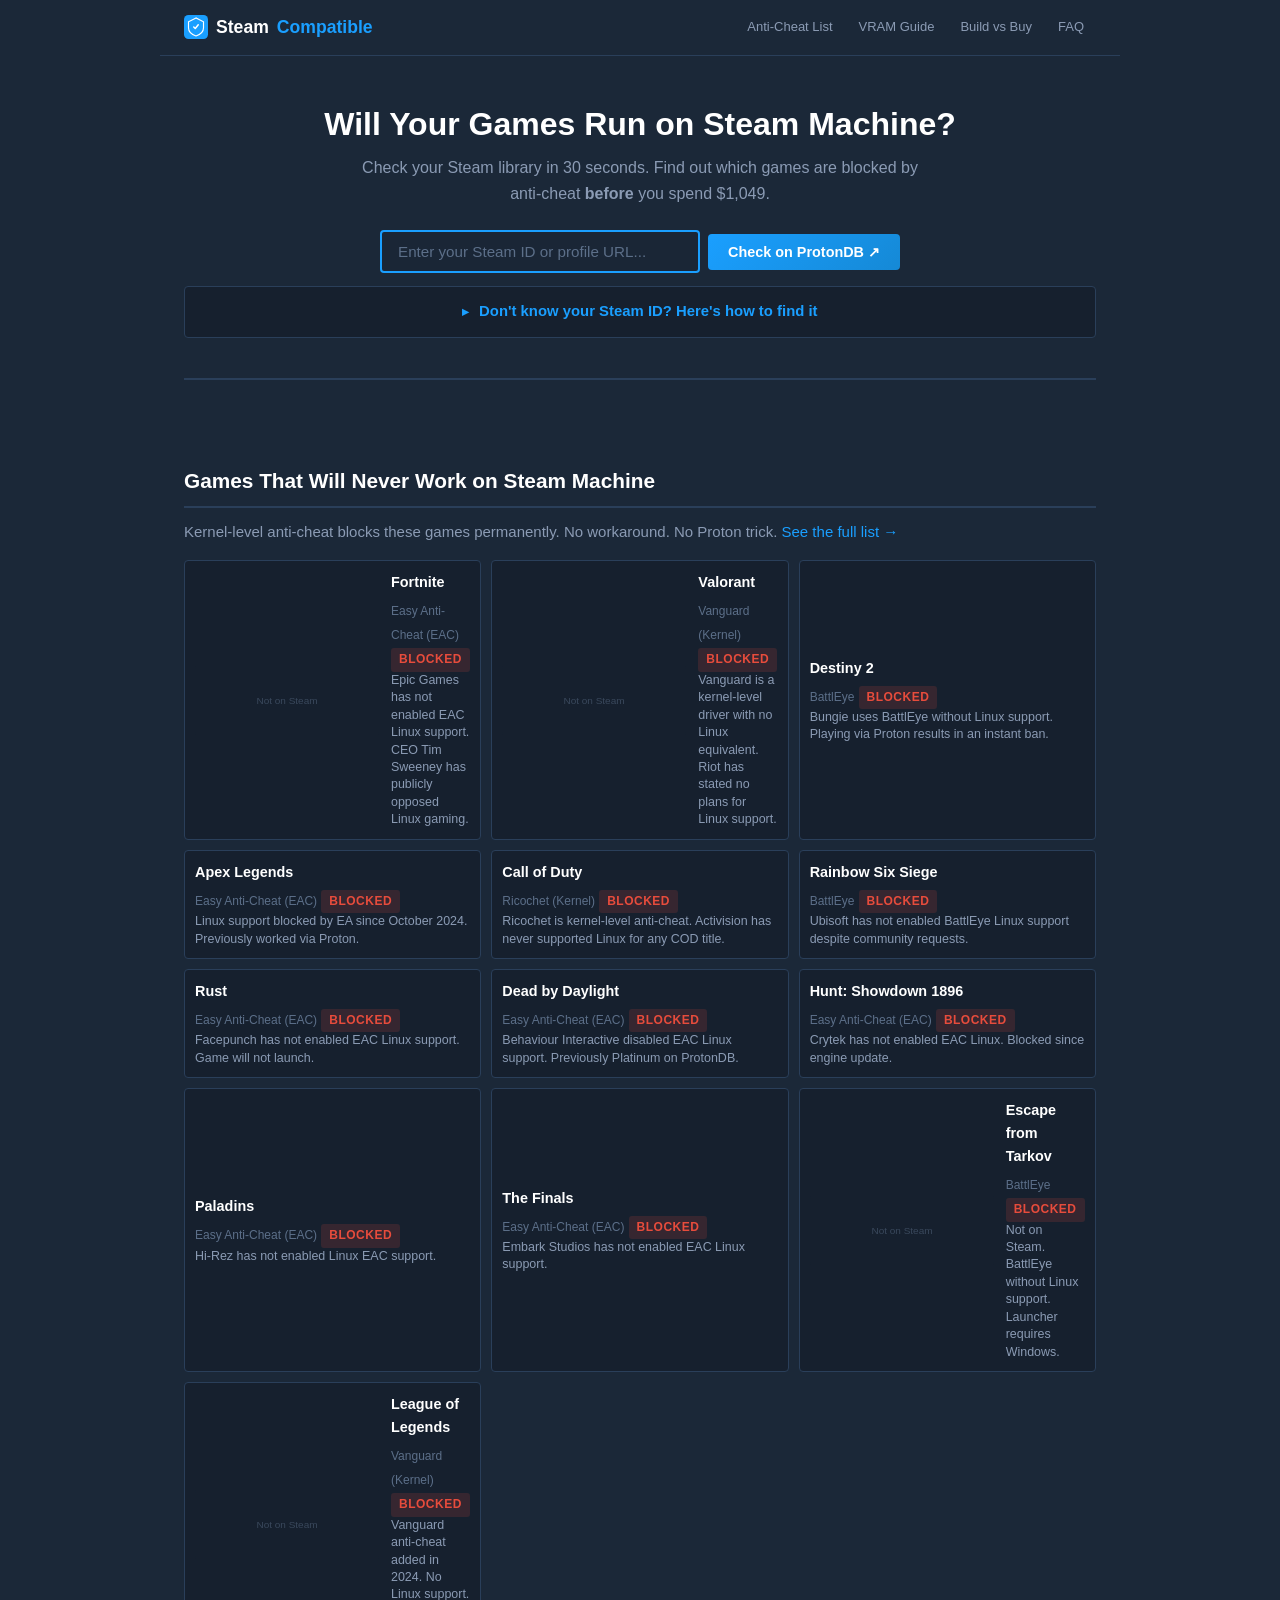
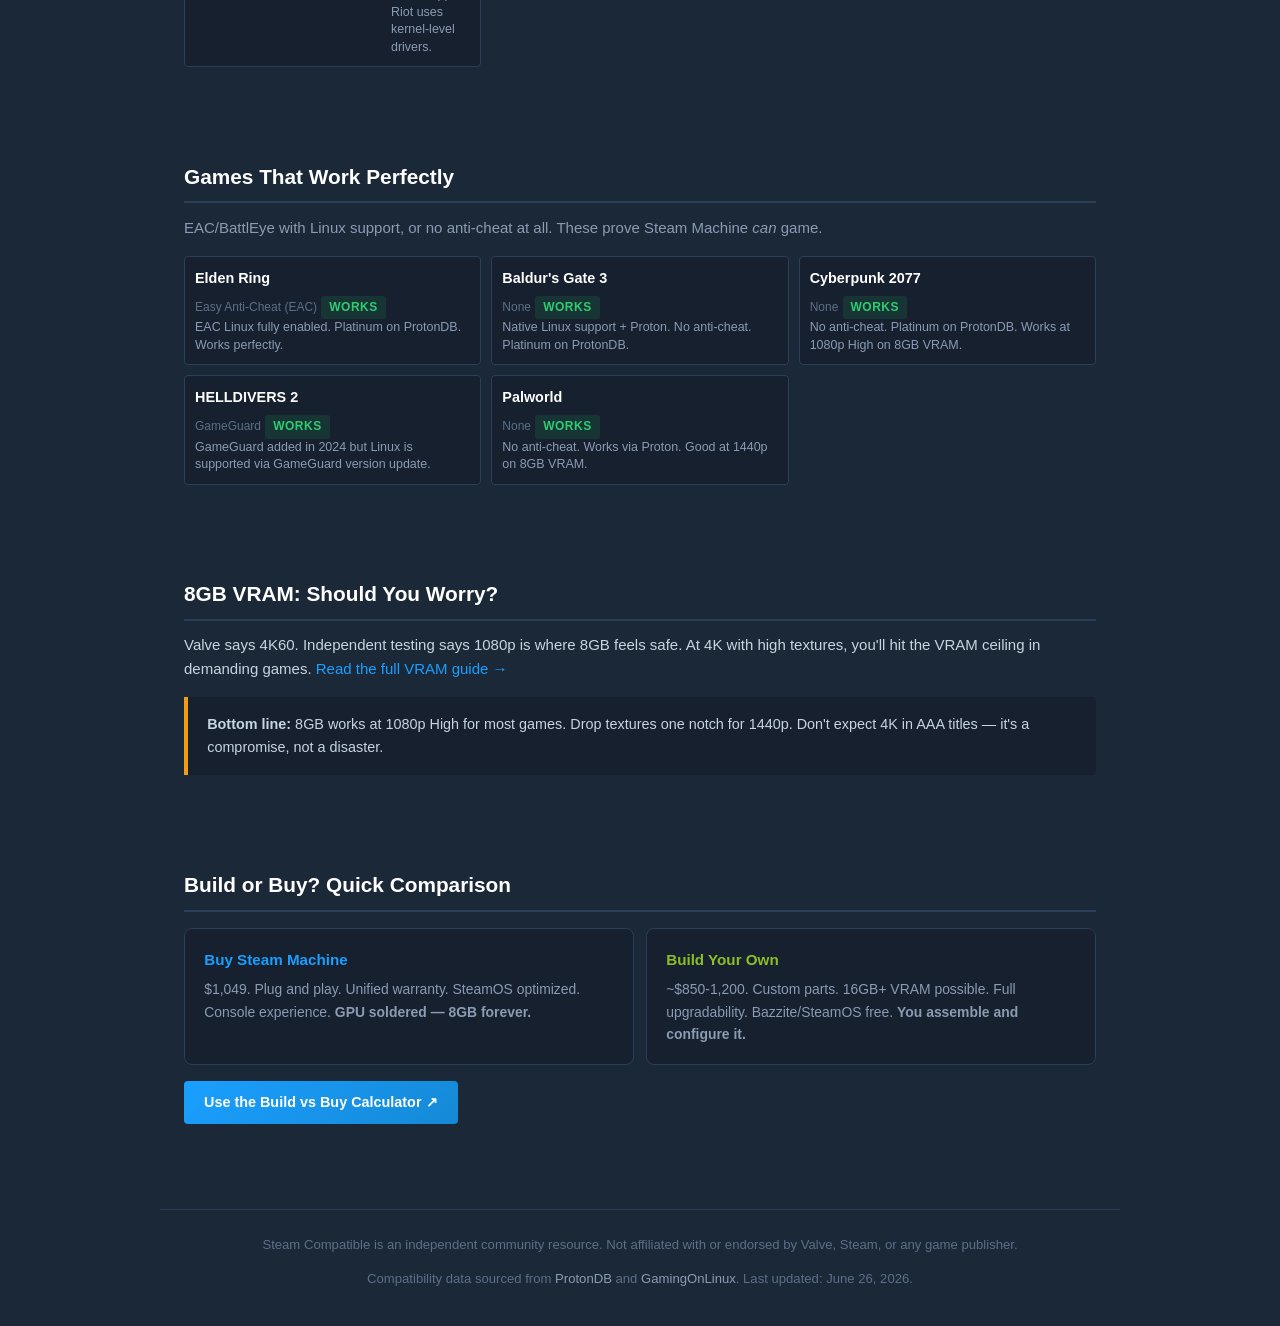
==== index.html @ 0f06bec1 "feat: home page + anti-cheat data — steam ID tool, game cards" ====
<!DOCTYPE html>
<html lang="en">
<head>
<meta charset="UTF-8">
<meta name="viewport" content="width=device-width, initial-scale=1.0">
<title>Steam Machine Compatible Games — Check Your Library Before You Buy</title>
<meta name="description" content="Which games actually run on Valve's Steam Machine? Check compatibility, see the anti-cheat blacklist, and learn if your library survives the Linux transition.">
<meta property="og:title" content="Steam Machine Compatible Games — Check Your Library">
<meta property="og:description" content="Which games run on Steam Machine? Check your Steam library compatibility, see the anti-cheat blacklist, and learn if your games survive.">
<meta property="og:type" content="website">
<meta property="og:url" content="https://steamcompatible.com/">
<meta property="og:site_name" content="Steam Compatible">
<meta name="twitter:card" content="summary_large_image">
<meta name="twitter:title" content="Steam Machine Compatible Games — Check Your Library">
<meta name="twitter:description" content="Check your Steam library compatibility in 30 seconds. See which games are blocked by anti-cheat.">
<meta property="og:image" content="https://steamcompatible.com/assets/og-image.svg">
<meta name="twitter:image" content="https://steamcompatible.com/assets/og-image.svg">
<link rel="canonical" href="https://steamcompatible.com/">
<link rel="icon" type="image/svg+xml" href="/assets/favicon.svg">
<link rel="stylesheet" href="/css/style.css">
</head>
<body>

<nav class="nav">
  <a href="/" class="nav-logo">
    <svg viewBox="0 0 32 32" width="24" height="24"><rect width="32" height="32" rx="6" fill="#1a9fff"/><path d="M16 4L6 9v8c0 5 4 9 10 11 6-2 10-6 10-11V9L16 4z" fill="none" stroke="#fff" stroke-width="1.5"/><path d="M13 16l2 2 4-5" stroke="#fff" stroke-width="2" fill="none" stroke-linecap="round" stroke-linejoin="round"/></svg>
    Steam <span>Compatible</span>
  </a>
  <div class="nav-links">
    <a href="/anti-cheat/">Anti-Cheat List</a>
    <a href="/vram/">VRAM Guide</a>
    <a href="/build-vs-buy/">Build vs Buy</a>
    <a href="/faq/">FAQ</a>
  </div>
</nav>

<main>

<section class="hero">
  <h1>Will Your Games Run on Steam Machine?</h1>
  <p class="hero-sub">Check your Steam library in 30 seconds. Find out which games are blocked by anti-cheat <strong>before</strong> you spend $1,049.</p>

  <form class="steam-input-wrap" onsubmit="openProtonDB(event)">
    <input type="text" class="steam-input" id="steam-id" placeholder="Enter your Steam ID or profile URL..." autofocus>
    <button type="submit" class="btn-steam">Check on ProtonDB &#8599;</button>
  </form>

  <details class="steam-id-help">
    <summary>Don't know your Steam ID? Here's how to find it</summary>
    <div class="help-content">
      <strong>1.</strong> Open your Steam profile in a browser. The URL looks like:<br>
      <code>steamcommunity.com/id/yourname</code> or <code>steamcommunity.com/profiles/7656119...</code><br>
      <strong>2.</strong> Copy the part after <code>/id/</code> (your custom name) or the long number after <code>/profiles/</code> (your Steam ID 64).<br>
      <strong>3.</strong> Paste it in the box above and hit Enter.<br>
      <span style="color:var(--text-dim);font-size:.8rem;">We don't store your Steam ID. Your library scan happens on ProtonDB's site.</span>
    </div>
  </details>
</section>

<section>
  <h2>Games That Will Never Work on Steam Machine</h2>
  <p style="color:var(--text-muted);margin-bottom:1rem;">Kernel-level anti-cheat blocks these games permanently. No workaround. No Proton trick. <a href="/anti-cheat/">See the full list &#8594;</a></p>

  <div class="game-card-grid" id="blocked-cards"></div>
</section>

<section>
  <h2>Games That Work Perfectly</h2>
  <p style="color:var(--text-muted);margin-bottom:1rem;">EAC/BattlEye with Linux support, or no anti-cheat at all. These prove Steam Machine <em>can</em> game.</p>

  <div class="game-card-grid" id="working-cards"></div>
</section>

<section>
  <h2>8GB VRAM: Should You Worry?</h2>
  <p>Valve says 4K60. Independent testing says 1080p is where 8GB feels safe. At 4K with high textures, you'll hit the VRAM ceiling in demanding games. <a href="/vram/">Read the full VRAM guide &#8594;</a></p>
  <div class="callout warn">
    <strong>Bottom line:</strong> 8GB works at 1080p High for most games. Drop textures one notch for 1440p. Don't expect 4K in AAA titles — it's a compromise, not a disaster.
  </div>
</section>

<section>
  <h2>Build or Buy? Quick Comparison</h2>
  <div class="explain-cards">
    <div class="explain-card">
      <h4 style="color:var(--accent);">Buy Steam Machine</h4>
      <p>$1,049. Plug and play. Unified warranty. SteamOS optimized. Console experience. <strong>GPU soldered — 8GB forever.</strong></p>
    </div>
    <div class="explain-card">
      <h4 style="color:var(--accent-green);">Build Your Own</h4>
      <p>~$850-1,200. Custom parts. 16GB+ VRAM possible. Full upgradability. Bazzite/SteamOS free. <strong>You assemble and configure it.</strong></p>
    </div>
  </div>
  <p style="margin-top:1rem;"><a href="/build-vs-buy/" class="btn-steam">Use the Build vs Buy Calculator &#8599;</a></p>
</section>

</main>

<footer class="footer">
  <p>Steam Compatible is an independent community resource. Not affiliated with or endorsed by Valve, Steam, or any game publisher.</p>
  <p style="margin-top:.5rem;">Compatibility data sourced from <a href="https://www.protondb.com/" target="_blank">ProtonDB</a> and <a href="https://www.gamingonlinux.com/anticheat/" target="_blank">GamingOnLinux</a>. Last updated: June 26, 2026.</p>
</footer>

<script src="/js/proton-data.js"></script>
<script>
function openProtonDB(e) {
  e.preventDefault();
  var id = document.getElementById('steam-id').value.trim();
  if (!id) return;
  // Detect if it's a profile URL and extract the ID portion
  var match = id.match(/(?:profiles|id)\/([^\/\s]+)/);
  var steamId = match ? match[1] : id;
  window.open('https://www.protondb.com/explore?selectedFilters=steamLibrary&steamId=' + encodeURIComponent(steamId), '_blank');
}

function renderCards(games, containerId) {
  var html = '';
  games.forEach(function(g) {
    var badge = g.status === 'blocked' ? '<span class="badge badge-blocked">Blocked</span>'
              : g.status === 'limited' ? '<span class="badge badge-limited">Limited</span>'
              : '<span class="badge badge-works">Works</span>';
    var img = g.appId
      ? '<img src="' + STEAM_CDN + '/' + g.appId + '/header.jpg" alt="' + g.name + '" loading="lazy" onerror="this.style.display=\'none\'">'
      : '<img src="data:image/svg+xml,%3Csvg xmlns=\'http://www.w3.org/2000/svg\' viewBox=\'0 0 184 69\'%3E%3Crect width=\'184\' height=\'69\' fill=\'%2316202e\'/%3E%3Ctext x=\'92\' y=\'38\' text-anchor=\'middle\' fill=\'%235c6f89\' font-size=\'10\' font-family=\'Arial\'%3ENot on Steam%3C/text%3E%3C/svg%3E" alt="' + g.name + '" style="opacity:.5">';
    html += '<div class="game-card">' + img
      + '<div class="game-card-info"><h3>' + g.name + '</h3>'
      + '<span style="font-size:.75rem;color:var(--text-dim);">' + g.antiCheat + '</span> '
      + badge
      + '<div class="reason">' + g.reason + '</div></div></div>';
  });
  document.getElementById(containerId).innerHTML = html;
}

renderCards(TOP_BLOCKED, 'blocked-cards');
renderCards(TOP_WORKING, 'working-cards');
</script>
</body>
</html>
---- css/style.css ----
/* === Design Tokens — Steam Dark Theme === */
:root {
  --bg: #1b2838;
  --bg-card: #16202e;
  --bg-hover: #213043;
  --bg-input: #1a2636;
  --accent: #1a9fff;
  --accent-hover: #47b0ff;
  --accent-green: #8cbf26;
  --accent-green-dim: #5c7e10;
  --text: #c7d5e0;
  --text-bright: #ffffff;
  --text-muted: #8b9bb4;
  --text-dim: #5c6f89;
  --danger: #e74c3c;
  --danger-bg: rgba(231, 76, 60, 0.15);
  --warn: #f39c12;
  --warn-bg: rgba(243, 156, 18, 0.12);
  --ok: #2ecc71;
  --ok-bg: rgba(46, 204, 113, 0.12);
  --border: #2a3f5a;
  --border-light: #344b6c;
  --radius: 4px;
  --radius-lg: 8px;
  --max-w: 960px;
  --font: Arial, Helvetica, sans-serif;
  --font-display: 'Motiva Sans', Arial, Helvetica, sans-serif;
}

*, *::before, *::after { box-sizing: border-box; margin: 0; padding: 0; }

html { scroll-behavior: smooth; scroll-padding-top: 60px; }

body {
  font-family: var(--font);
  font-size: 15px; line-height: 1.6;
  color: var(--text); background: var(--bg);
  -webkit-font-smoothing: antialiased;
}

/* === Nav === */
.nav {
  max-width: var(--max-w); margin: 0 auto; padding: 0 24px;
  height: 56px; display: flex; align-items: center;
  justify-content: space-between;
  border-bottom: 1px solid var(--border);
  background: var(--bg);
  position: sticky; top: 0; z-index: 100;
}
.nav-logo {
  font-weight: 700; font-size: 1.1rem; color: var(--text-bright);
  text-decoration: none; white-space: nowrap; display: flex; align-items: center; gap: 8px;
}
.nav-logo svg { width: 24px; height: 24px; }
.nav-logo span { color: var(--accent); }
.nav-links { display: flex; list-style: none; gap: 2px; align-items: center; }
.nav-links a {
  display: block; padding: 6px 12px; font-size: 13px; color: var(--text-muted);
  text-decoration: none; border-radius: var(--radius); transition: color 0.15s, background 0.15s;
}
.nav-links a:hover { color: var(--text-bright); background: var(--bg-hover); }
.nav-links a.current { color: var(--accent); font-weight: 600; }

/* === Main === */
main { max-width: var(--max-w); margin: 0 auto; padding: 0 24px; }

/* === Hero === */
.hero {
  padding: 3rem 0 2rem; text-align: center;
  border-bottom: 2px solid var(--border); margin-bottom: 2rem;
}
.hero h1 {
  font-size: clamp(24px, 3.5vw, 2rem); font-weight: 700;
  color: var(--text-bright); margin-bottom: 0.6rem; line-height: 1.3;
}
.hero-sub {
  color: var(--text-muted); font-size: 1rem; line-height: 1.6;
  max-width: 560px; margin: 0 auto;
}

/* === Steam ID Input === */
.steam-input-wrap {
  display: flex; gap: 8px; max-width: 520px; margin: 1.5rem auto 0;
  align-items: center;
}
.steam-input {
  flex: 1; padding: 11px 16px; border-radius: var(--radius);
  background: var(--bg-input); border: 2px solid var(--border);
  color: var(--text-bright); font-size: .95rem; font-family: var(--font);
  outline: none; transition: border-color 0.2s;
}
.steam-input:focus { border-color: var(--accent); }
.steam-input::placeholder { color: var(--text-dim); }
.btn-steam {
  display: inline-flex; align-items: center; gap: 6px;
  padding: 10px 20px; border-radius: var(--radius);
  background: linear-gradient(135deg, var(--accent), #1589d6);
  color: #fff; font-size: .9rem; font-weight: 600; font-family: var(--font);
  text-decoration: none; border: none; cursor: pointer;
  transition: transform 0.15s, box-shadow 0.15s; white-space: nowrap;
}
.btn-steam:hover { transform: translateY(-1px); box-shadow: 0 4px 12px rgba(26, 159, 255, 0.3); color: #fff; text-decoration: none; }
.btn-steam:active { transform: translateY(0); }

/* How to find Steam ID toggle */
.steam-id-help {
  margin-top: .8rem; font-size: .82rem; color: var(--text-muted);
}
.steam-id-help summary { cursor: pointer; color: var(--accent); display: inline; }
.steam-id-help summary:hover { color: var(--accent-hover); }
.steam-id-help .help-content {
  margin-top: .8rem; text-align: left; background: var(--bg-card);
  border: 1px solid var(--border); border-radius: var(--radius-lg);
  padding: 1rem 1.2rem; max-width: 480px; margin-left: auto; margin-right: auto;
  font-size: .85rem; line-height: 1.8;
}
.steam-id-help .help-content code {
  background: var(--bg); padding: 2px 6px; border-radius: 3px;
  color: var(--accent); font-size: .82rem;
}

/* === Section === */
section { padding: 1.5rem 0; }

/* === Headings === */
h2 {
  font-size: 1.3rem; font-weight: 700; color: var(--text-bright);
  margin: 1.8rem 0 .8rem; padding-bottom: .5rem;
  border-bottom: 2px solid var(--border);
}
h3 { font-size: 1.05rem; font-weight: 600; color: var(--text-bright); margin: 1.2rem 0 .5rem; }
h4 { font-size: .95rem; color: var(--text-muted); margin: 1rem 0 .4rem; }
p { margin-bottom: .8rem; }
a { color: var(--accent); text-decoration: none; }
a:hover { color: var(--accent-hover); text-decoration: underline; }
ul, ol { margin: .5rem 0 1rem 1.5rem; }
li { margin-bottom: .35rem; }

/* === Game Cards === */
.game-card-grid {
  display: grid; grid-template-columns: repeat(auto-fill, minmax(280px, 1fr));
  gap: 10px; margin: 1rem 0;
}
.game-card {
  display: flex; align-items: center; gap: 12px;
  background: var(--bg-card); border: 1px solid var(--border);
  border-radius: var(--radius); padding: 10px; transition: border-color 0.15s, background 0.15s;
}
.game-card:hover { border-color: var(--border-light); background: var(--bg-hover); }
.game-card img {
  width: 184px; height: 69px; object-fit: cover;
  border-radius: 3px; flex-shrink: 0; background: var(--bg);
}
.game-card-info { flex: 1; min-width: 0; }
.game-card-info h3 { font-size: .9rem; font-weight: 600; margin: 0 0 4px; color: var(--text-bright); }
.game-card-info .reason { font-size: .78rem; color: var(--text-muted); line-height: 1.4; }

/* === Status Badges === */
.badge {
  display: inline-block; padding: 2px 8px; border-radius: 3px;
  font-size: .75rem; font-weight: 700; text-transform: uppercase; letter-spacing: .5px;
}
.badge-blocked { background: var(--danger-bg); color: var(--danger); }
.badge-works { background: var(--ok-bg); color: var(--ok); }
.badge-limited { background: var(--warn-bg); color: var(--warn); }

/* === Tables === */
table {
  width: 100%; border-collapse: collapse; margin: 1rem 0;
  border: 1px solid var(--border); border-radius: var(--radius); overflow: hidden;
  font-size: .88rem;
}
thead { background: var(--bg-card); }
th {
  padding: .7rem .8rem; text-align: left; font-weight: 600;
  color: var(--text-muted); text-transform: uppercase; font-size: .75rem;
  letter-spacing: .5px; border-bottom: 2px solid var(--border);
}
td { padding: .6rem .8rem; border-bottom: 1px solid var(--border); vertical-align: middle; }
tbody tr:nth-child(even) { background: rgba(255,255,255,0.02); }
tbody tr:hover { background: var(--bg-hover); }
tr:last-child td { border-bottom: none; }
.table-thumb {
  width: 120px; height: 45px; object-fit: cover; border-radius: 3px;
  background: var(--bg); display: block;
}

/* === Details / FAQ === */
details {
  background: var(--bg-card); border: 1px solid var(--border);
  border-radius: var(--radius); margin-bottom: .5rem;
}
details summary {
  padding: .8rem 1rem; cursor: pointer; font-weight: 600;
  color: var(--text-bright); list-style: none; font-size: .93rem;
}
details summary::-webkit-details-marker { display: none; }
details summary::before { content: "▸"; margin-right: .6rem; color: var(--accent); font-size: .8rem; }
details[open] summary::before { content: "▾"; }
details[open] { border-color: var(--accent); }
details .answer {
  padding: 0 1rem 1rem 2.2rem; color: var(--text-muted); font-size: .9rem; line-height: 1.7;
}

/* === Callouts === */
.callout {
  background: var(--bg-card); border-left: 4px solid var(--accent);
  border-radius: 0 var(--radius) var(--radius) 0;
  padding: 1rem 1.2rem; margin: 1rem 0; font-size: .9rem;
}
.callout.warn { border-left-color: var(--warn); }
.callout.ok { border-left-color: var(--ok); }
.callout.danger { border-left-color: var(--danger); }

/* === Buttons === */
.btn { display: inline-block; padding: 8px 18px; border-radius: var(--radius); font-size: .85rem; font-weight: 600; text-decoration: none; cursor: pointer; border: none; font-family: var(--font); }
.btn-outline { background: transparent; color: var(--accent); border: 1px solid var(--border); }
.btn-outline:hover { border-color: var(--accent); }

/* === Comparison Table === */
.compare-table { width: 100%; }
.compare-table th:first-child { width: 30%; }
.compare-table .buy-col { background: rgba(26, 159, 255, 0.05); }
.compare-table .build-col { background: rgba(140, 191, 38, 0.05); }

/* === Budget Calculator === */
.calculator {
  background: var(--bg-card); border: 1px solid var(--border);
  border-radius: var(--radius-lg); padding: 1.5rem; margin: 1.5rem 0;
}
.calculator label { display: block; font-weight: 600; margin-bottom: .5rem; color: var(--text-bright); }
.calculator select, .calculator input[type=range] { width: 100%; margin-bottom: 1rem; }
.calculator select {
  padding: 8px 12px; background: var(--bg-input); border: 1px solid var(--border);
  color: var(--text-bright); border-radius: var(--radius); font-size: .9rem; font-family: var(--font);
}
.calculator input[type=range] {
  -webkit-appearance: none; appearance: none; height: 6px;
  background: var(--border); border-radius: 3px; outline: none;
}
.calculator input[type=range]::-webkit-slider-thumb {
  -webkit-appearance: none; appearance: none; width: 18px; height: 18px;
  background: var(--accent); border-radius: 50%; cursor: pointer;
}
.calc-output {
  background: var(--bg); border: 1px solid var(--border);
  border-radius: var(--radius); padding: 1rem; margin-top: 1rem;
}
.calc-output h4 { color: var(--accent-green); margin: 0 0 .5rem; }
.calc-output .spec { display: inline-block; margin: 0 1rem .3rem 0; font-size: .9rem; }
.calc-output .spec strong { color: var(--text-bright); }

/* === Pre / Code === */
pre {
  background: var(--bg); border: 1px solid var(--border);
  border-radius: var(--radius); padding: .8rem 1rem;
  overflow-x: auto; font-size: .82rem; line-height: 1.5; color: var(--text);
}
code {
  background: rgba(255,255,255,0.06); padding: 2px 5px; border-radius: 3px;
  font-size: .85rem; color: var(--accent);
}
pre code { background: none; padding: 0; color: var(--text); }

/* === Footer === */
.footer {
  max-width: var(--max-w); margin: 3rem auto 0; padding: 1.5rem 24px;
  border-top: 1px solid var(--border); text-align: center;
  color: var(--text-dim); font-size: .82rem;
}
.footer a { color: var(--text-muted); }
.footer a:hover { color: var(--accent); text-decoration: none; }

/* === Explanation Cards === */
.explain-cards {
  display: grid; grid-template-columns: repeat(auto-fit, minmax(260px, 1fr));
  gap: 12px; margin: 1rem 0;
}
.explain-card {
  background: var(--bg-card); border: 1px solid var(--border);
  border-radius: var(--radius-lg); padding: 1.2rem;
}
.explain-card h4 { margin-top: 0; display: flex; align-items: center; gap: 8px; }
.explain-card p { font-size: .87rem; color: var(--text-muted); margin-bottom: 0; }

/* === Page-specific === */
.page-hero { padding: 2.5rem 0 2rem; }
.page-hero h1 { font-size: clamp(22px, 3vw, 1.8rem); font-weight: 700; color: var(--text-bright); margin-bottom: .5rem; }
.top-link { display: inline-block; margin: 2rem 0 1rem; color: var(--text-muted); font-size: .85rem; }
.top-link:hover { color: var(--accent); }

/* === Responsive === */
@media (max-width: 768px) {
  .nav { flex-wrap: wrap; height: auto; padding: .8rem 16px; gap: 8px; }
  .nav-links { flex-wrap: wrap; gap: 0; }
  .nav-links a { font-size: 12px; padding: 5px 8px; }
  .hero { padding: 2rem 0 1.5rem; }
  .hero h1 { font-size: 1.4rem; }
  .steam-input-wrap { flex-direction: column; }
  .game-card-grid { grid-template-columns: 1fr; }
  .explain-cards { grid-template-columns: 1fr; }
  table { font-size: .78rem; }
  th, td { padding: .4rem .5rem; }
}

@media (max-width: 480px) {
  main { padding: 0 16px; }
  .game-card img { width: 120px; height: 45px; }
  .game-card-info h3 { font-size: .82rem; }
}
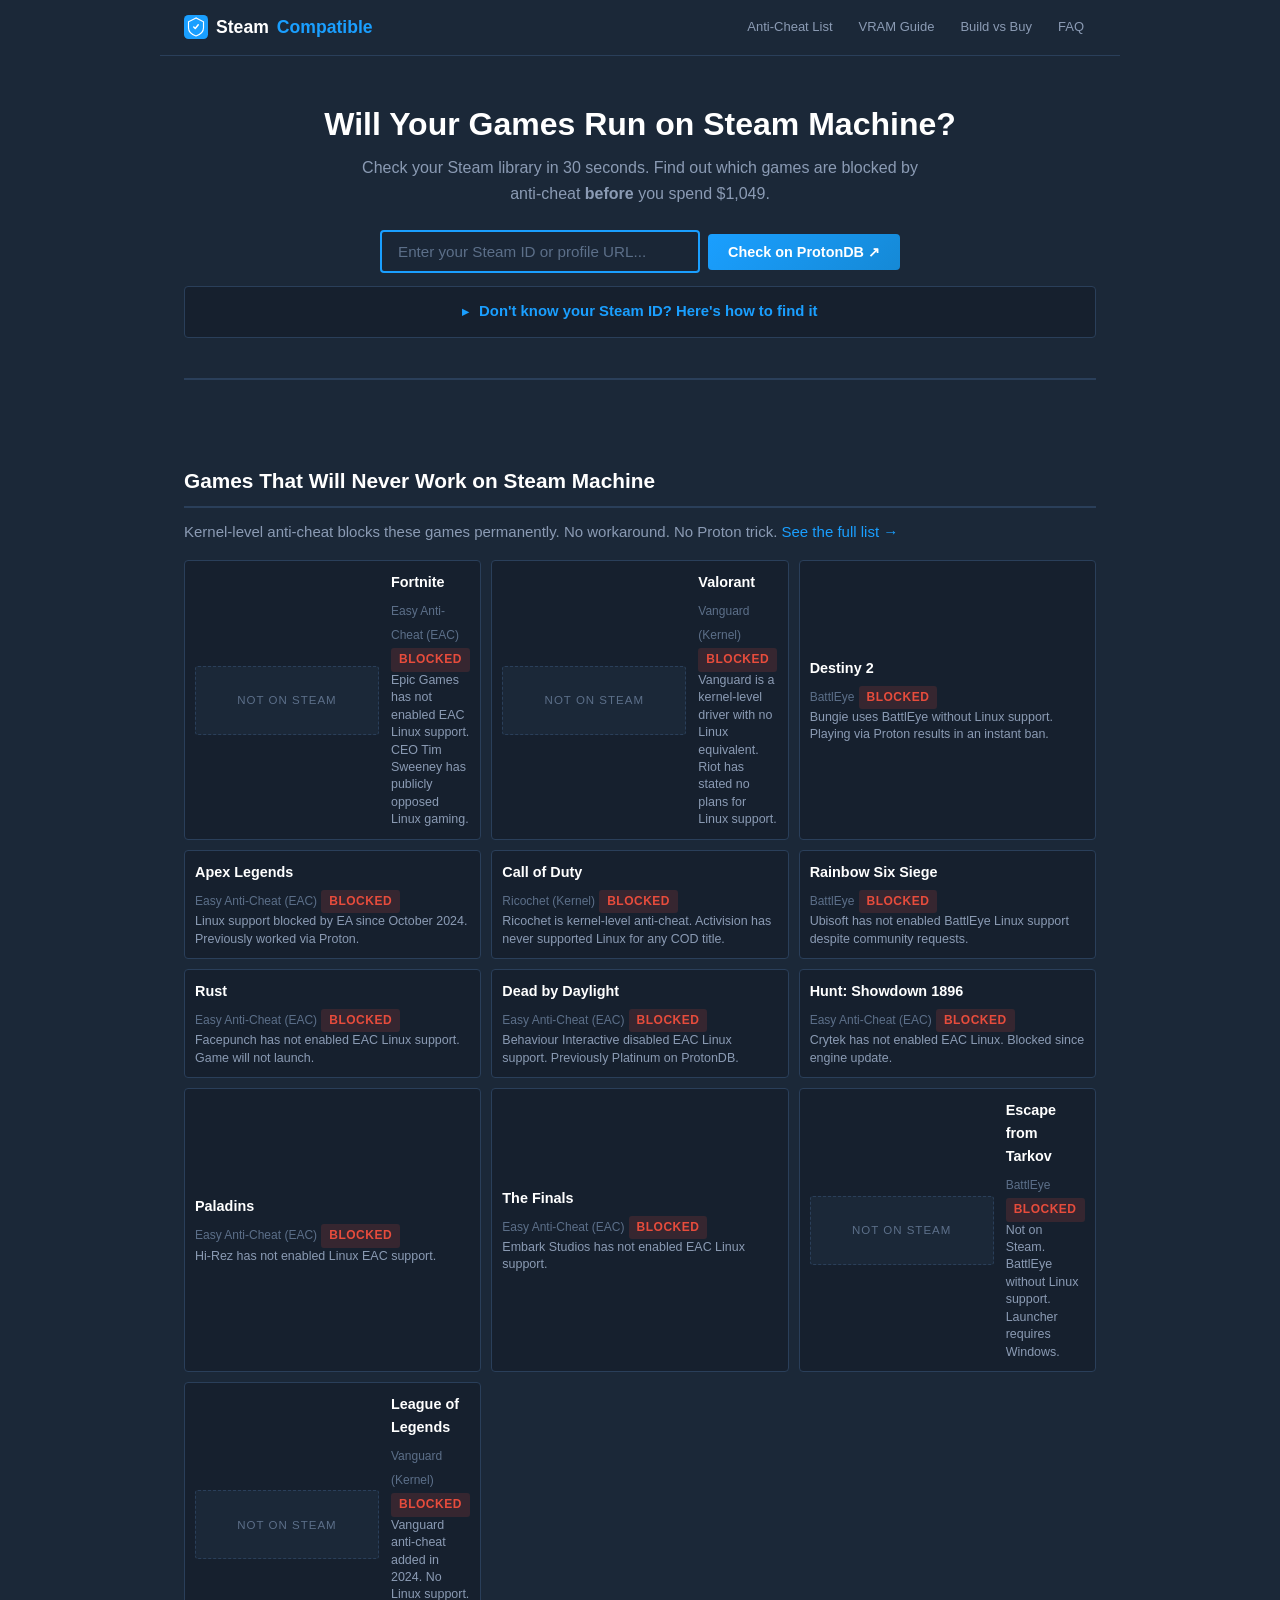
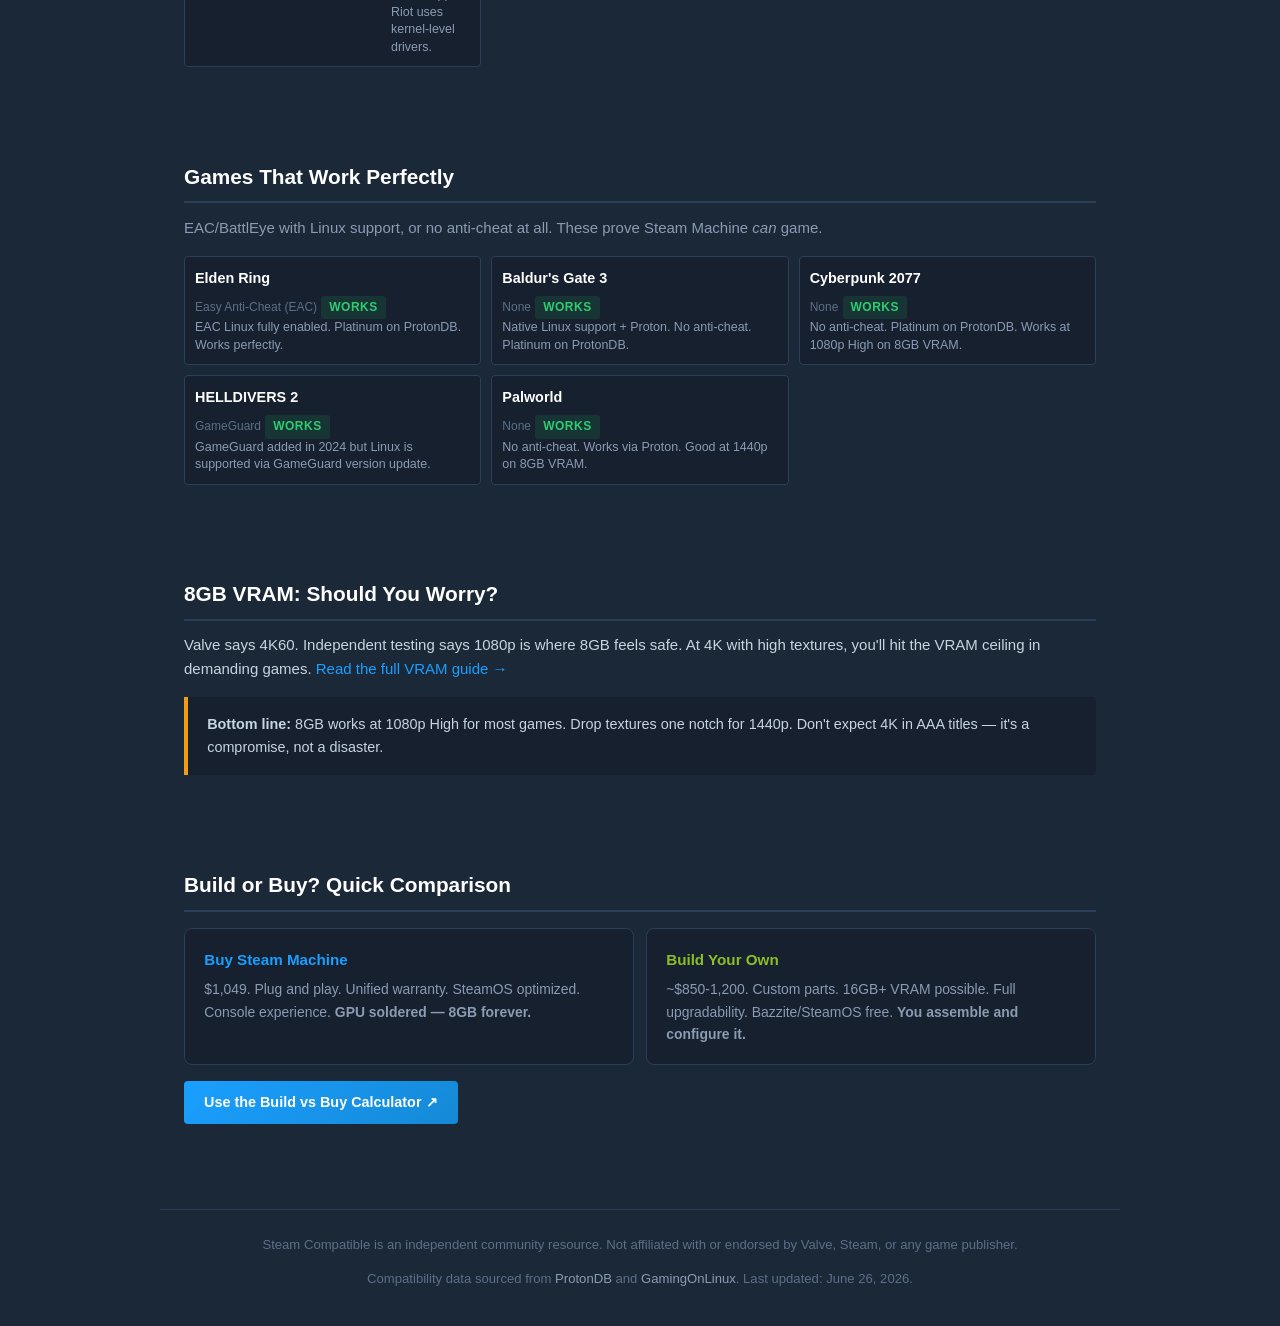
==== commit 848f0ecb: "fix: replace broken SVG data URI placeholder with CSS-styled element for non-Steam games" ====
--- a/index.html
+++ b/index.html
@@ -121,7 +121,7 @@
               : '<span class="badge badge-works">Works</span>';
     var img = g.appId
       ? '<img src="' + STEAM_CDN + '/' + g.appId + '/header.jpg" alt="' + g.name + '" loading="lazy" onerror="this.style.display=\'none\'">'
-      : '<img src="data:image/svg+xml,%3Csvg xmlns=\'http://www.w3.org/2000/svg\' viewBox=\'0 0 184 69\'%3E%3Crect width=\'184\' height=\'69\' fill=\'%2316202e\'/%3E%3Ctext x=\'92\' y=\'38\' text-anchor=\'middle\' fill=\'%235c6f89\' font-size=\'10\' font-family=\'Arial\'%3ENot on Steam%3C/text%3E%3C/svg%3E" alt="' + g.name + '" style="opacity:.5">';
+      : '<span class="game-placeholder">Not on Steam</span>';
     html += '<div class="game-card">' + img
       + '<div class="game-card-info"><h3>' + g.name + '</h3>'
       + '<span style="font-size:.75rem;color:var(--text-dim);">' + g.antiCheat + '</span> '
--- a/css/style.css
+++ b/css/style.css
@@ -147,6 +147,13 @@
   border-radius: var(--radius); padding: 10px; transition: border-color 0.15s, background 0.15s;
 }
 .game-card:hover { border-color: var(--border-light); background: var(--bg-hover); }
+.game-card .game-placeholder {
+  width: 184px; height: 69px; flex-shrink: 0; border-radius: 3px;
+  background: var(--bg); border: 1px dashed var(--border);
+  display: flex; align-items: center; justify-content: center;
+  color: var(--text-dim); font-size: .72rem; text-transform: uppercase;
+  letter-spacing: 1px;
+}
 .game-card img {
   width: 184px; height: 69px; object-fit: cover;
   border-radius: 3px; flex-shrink: 0; background: var(--bg);
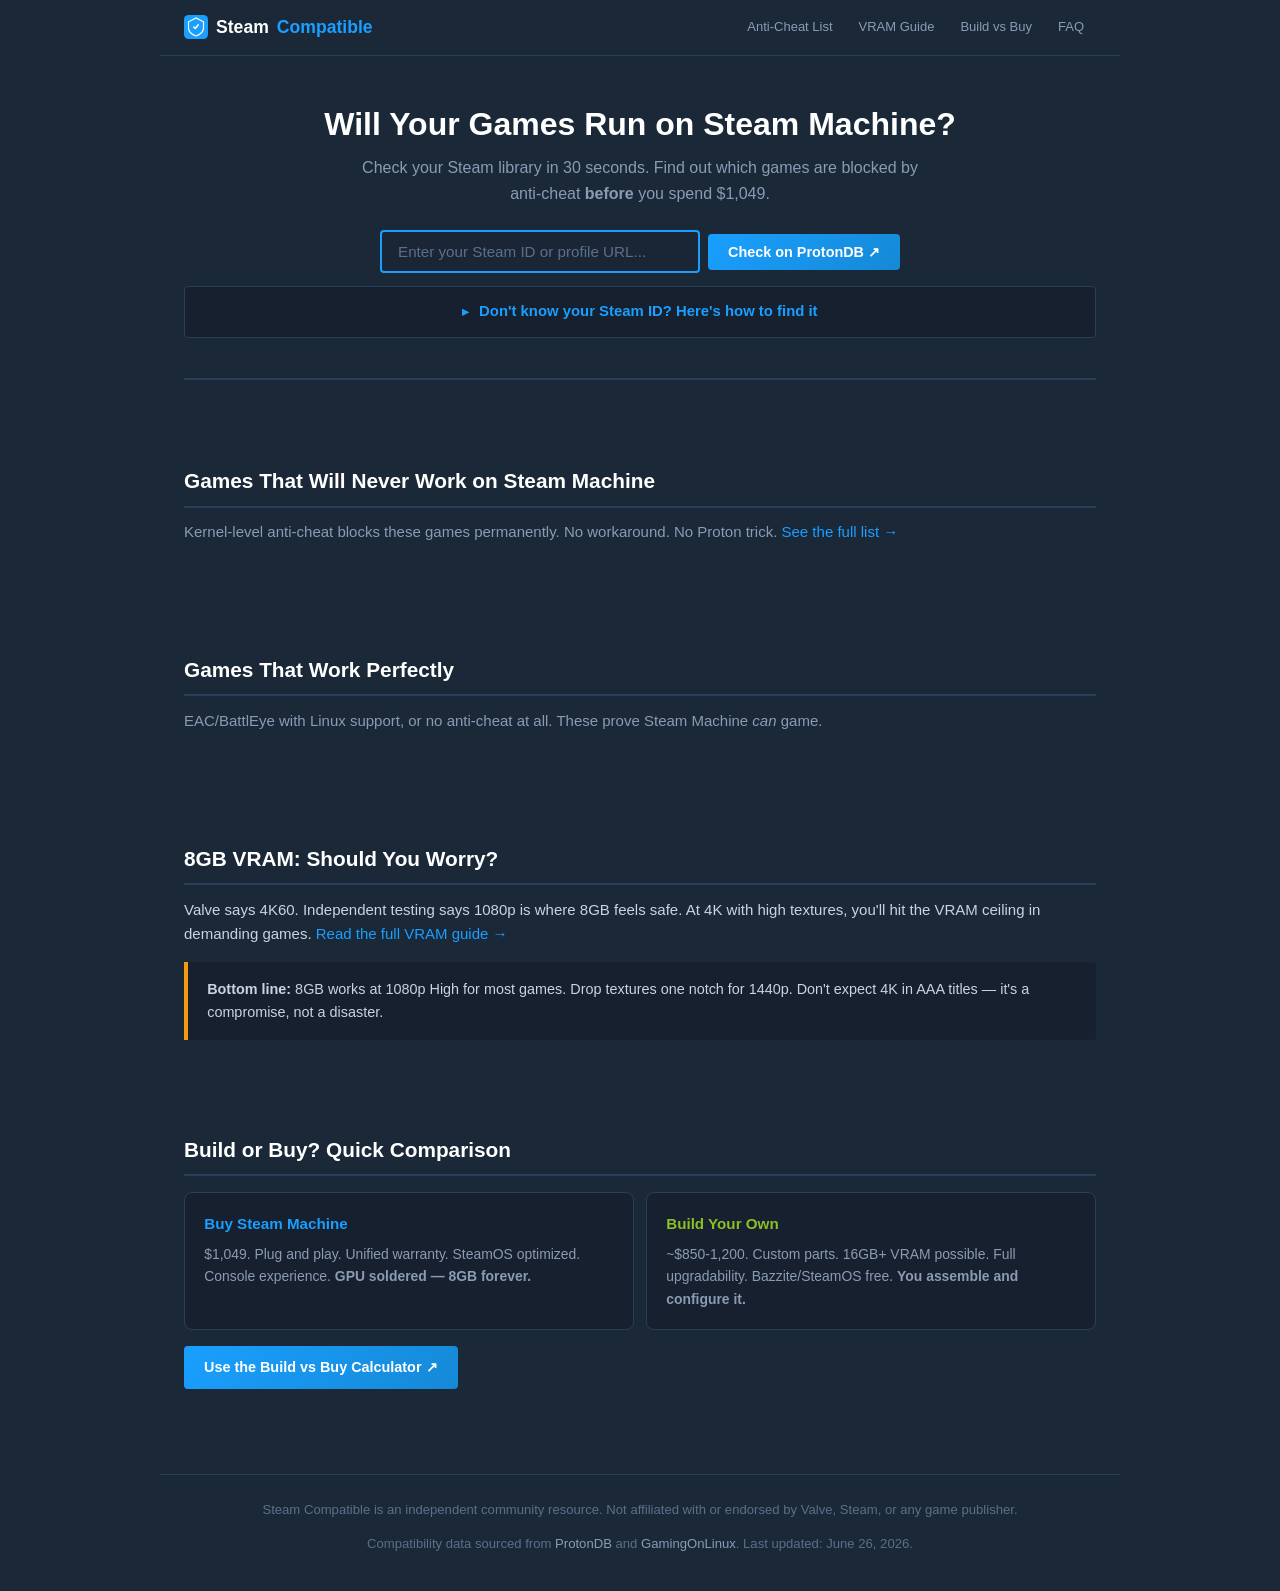
==== commit db241b00: "fix: broken images now show placeholder instead of disappearing" ====
--- a/index.html
+++ b/index.html
@@ -120,7 +120,7 @@
               : g.status === 'limited' ? '<span class="badge badge-limited">Limited</span>'
               : '<span class="badge badge-works">Works</span>';
     var img = g.appId
-      ? '<img src="' + STEAM_CDN + '/' + g.appId + '/header.jpg" alt="' + g.name + '" loading="lazy" onerror="this.style.display=\'none\'">'
+      ? '<img src="' + STEAM_CDN + '/' + g.appId + '/header.jpg" alt="' + g.name + '" loading="lazy" onerror="this.outerHTML='<span class=game-placeholder>Not on Steam</span>'">'
       : '<span class="game-placeholder">Not on Steam</span>';
     html += '<div class="game-card">' + img
       + '<div class="game-card-info"><h3>' + g.name + '</h3>'
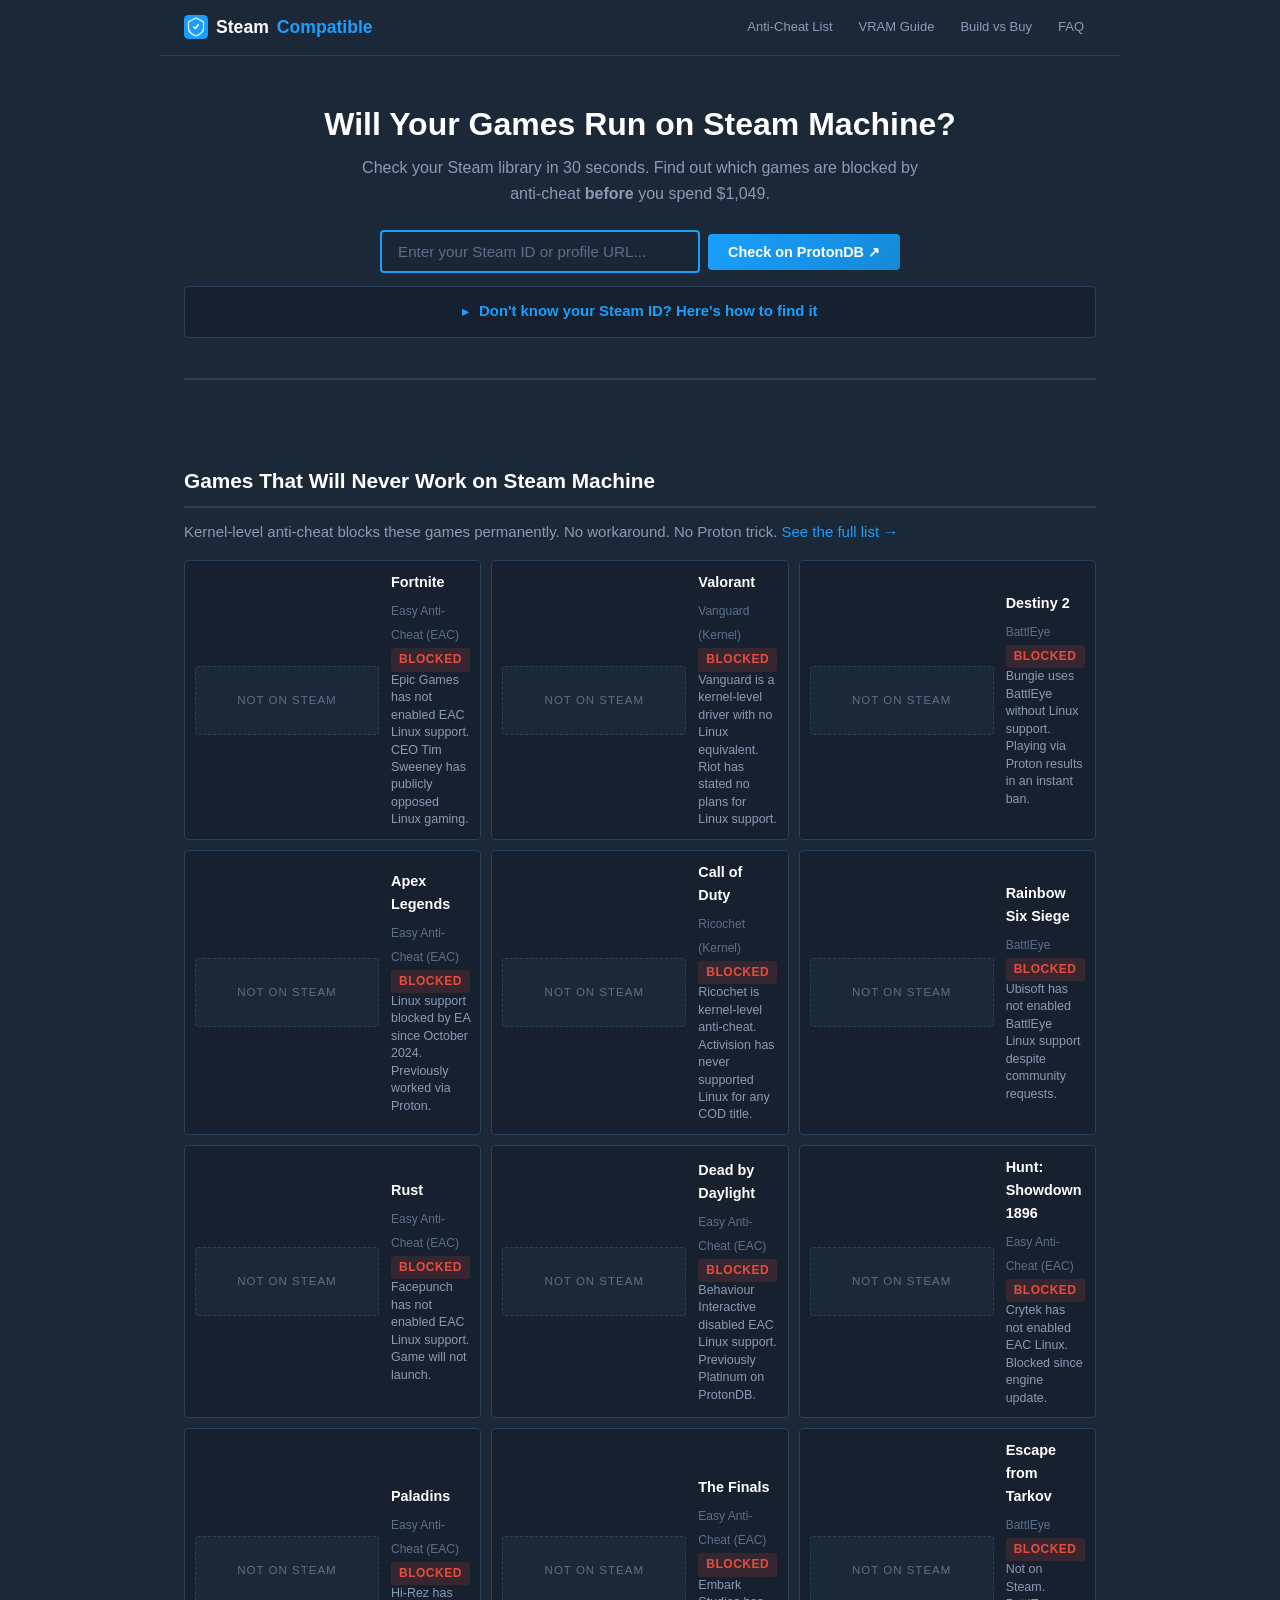
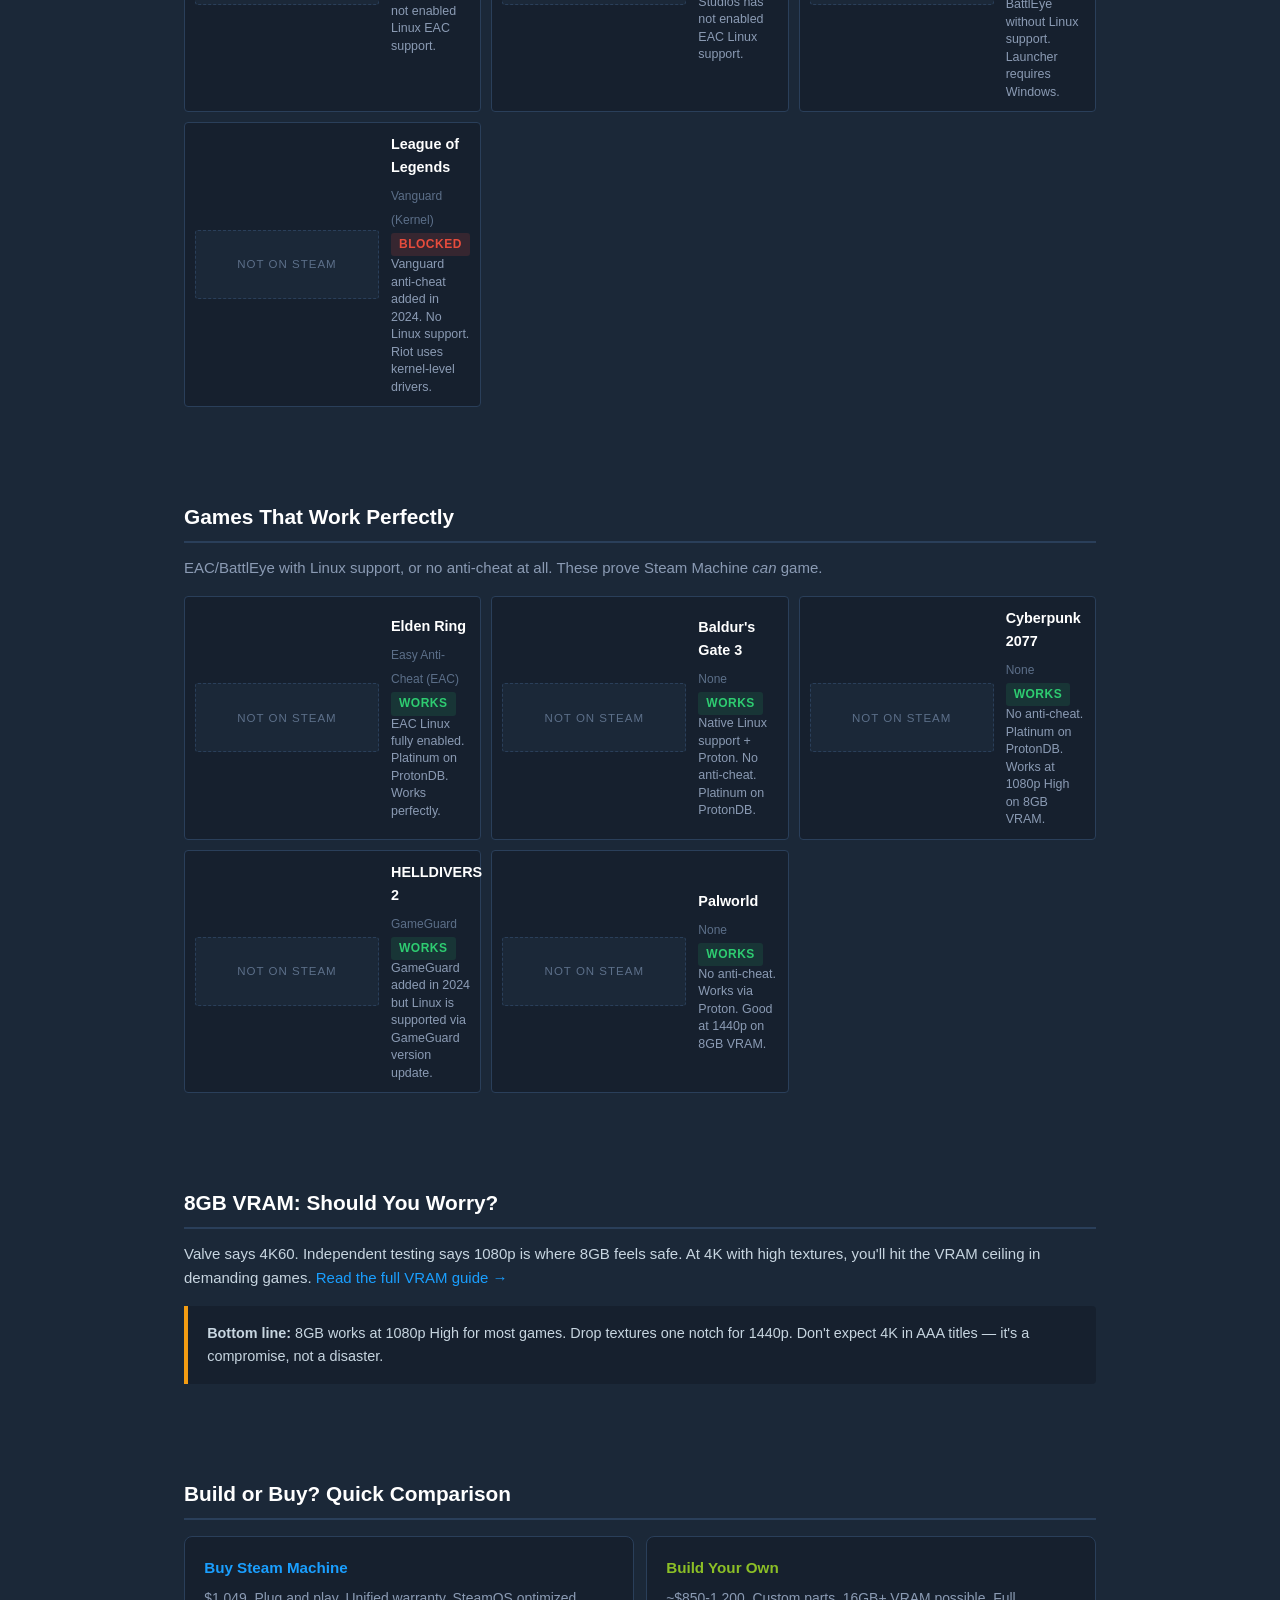
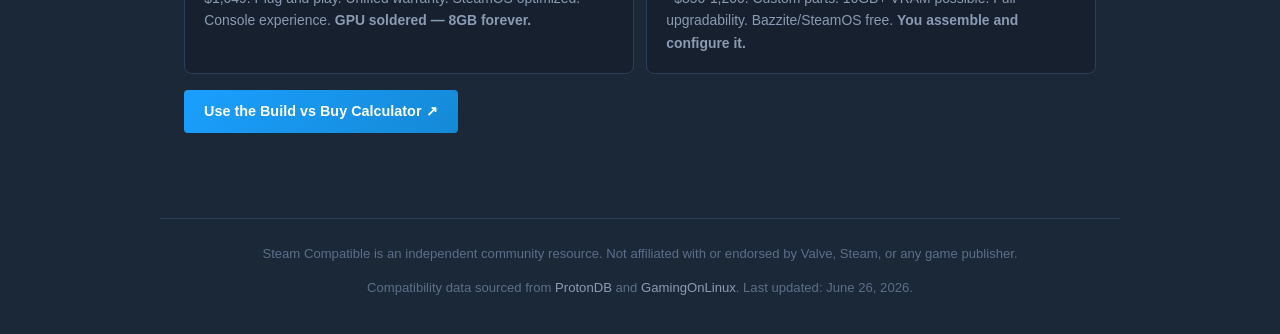
==== commit 02ef0dcc: "fix: replace broken inline onerror HTML with fixBrokenImg function The onerror attribute with inline" ====
--- a/index.html
+++ b/index.html
@@ -113,6 +113,8 @@
   window.open('https://www.protondb.com/explore?selectedFilters=steamLibrary&steamId=' + encodeURIComponent(steamId), '_blank');
 }
 
+function fixBrokenImg(el) { el.outerHTML = '<span class="game-placeholder">Not on Steam</span>'; }
+
 function renderCards(games, containerId) {
   var html = '';
   games.forEach(function(g) {
@@ -120,7 +122,7 @@
               : g.status === 'limited' ? '<span class="badge badge-limited">Limited</span>'
               : '<span class="badge badge-works">Works</span>';
     var img = g.appId
-      ? '<img src="' + STEAM_CDN + '/' + g.appId + '/header.jpg" alt="' + g.name + '" loading="lazy" onerror="this.outerHTML='<span class=game-placeholder>Not on Steam</span>'">'
+      ? '<img src="' + STEAM_CDN + '/' + g.appId + '/header.jpg" alt="' + g.name + '" loading="lazy" onerror="fixBrokenImg(this)">'
       : '<span class="game-placeholder">Not on Steam</span>';
     html += '<div class="game-card">' + img
       + '<div class="game-card-info"><h3>' + g.name + '</h3>'
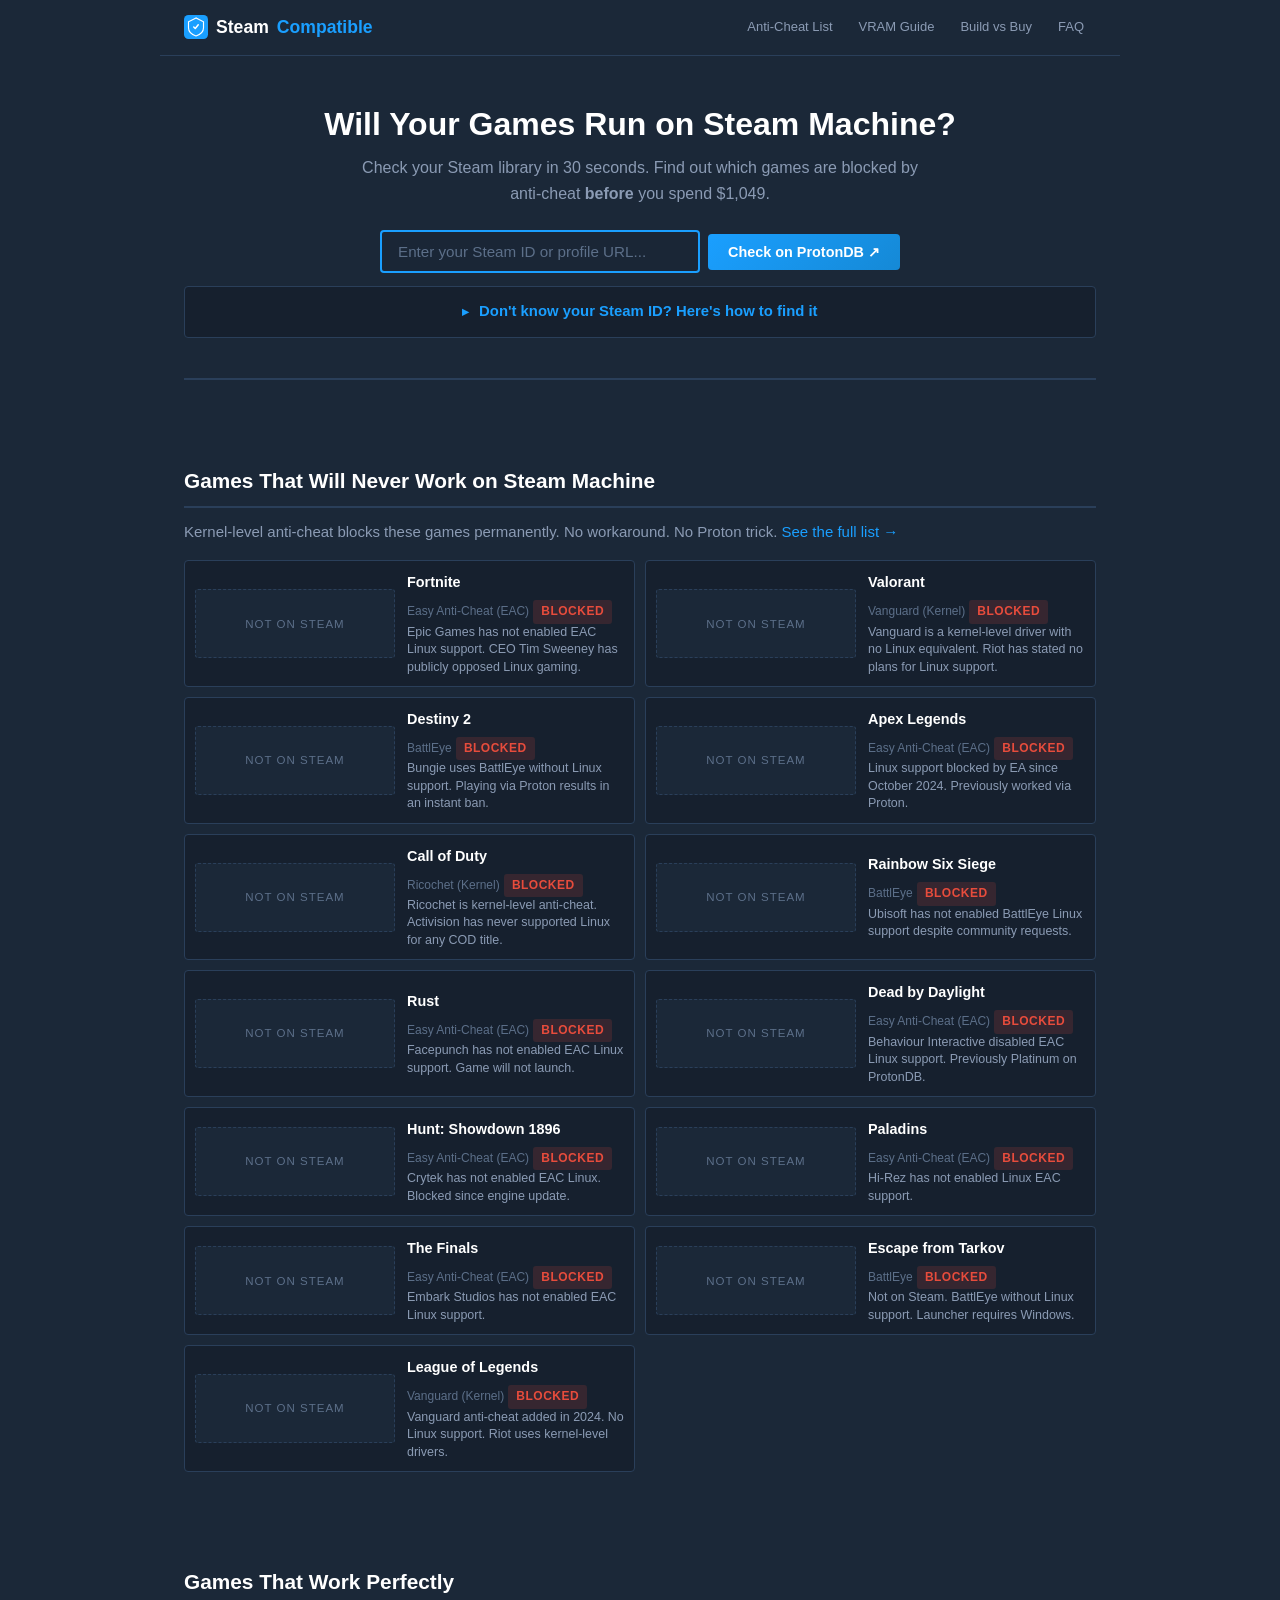
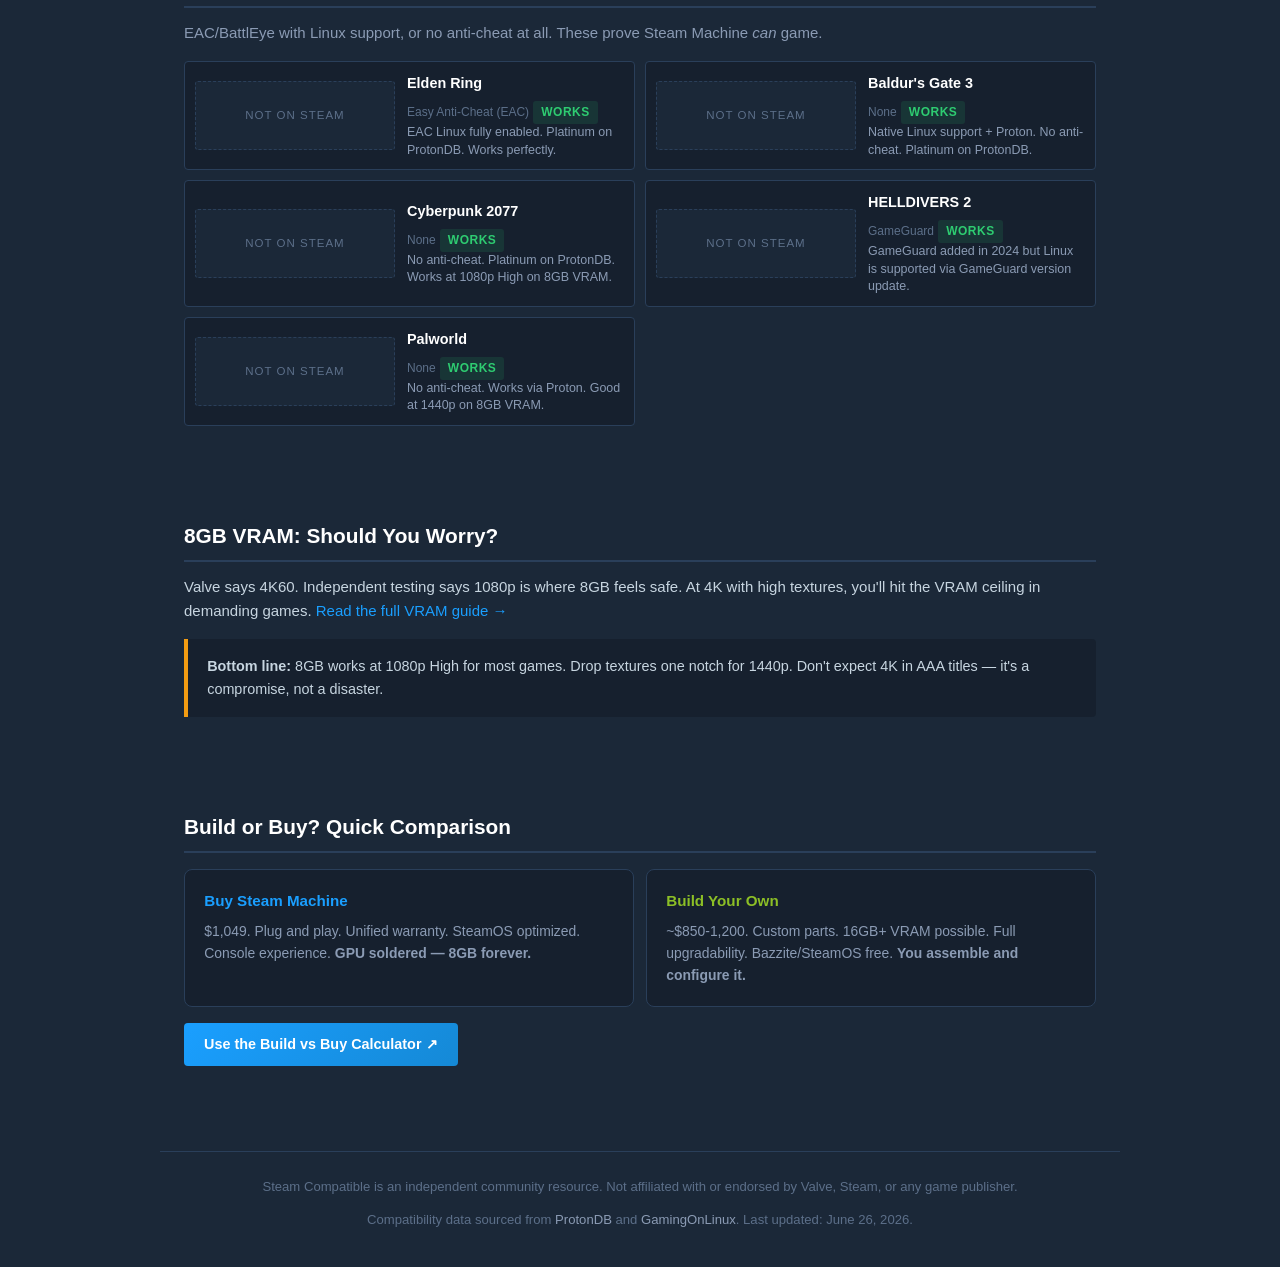
==== commit aa6773af: "seo: add JSON-LD structured data to all pages, update sitemap FAQPage on FAQ and anti-cheat pages fo" ====
--- a/index.html
+++ b/index.html
@@ -18,6 +18,33 @@
 <link rel="canonical" href="https://steamcompatible.com/">
 <link rel="icon" type="image/svg+xml" href="/assets/favicon.svg">
 <link rel="stylesheet" href="/css/style.css">
+<script type="application/ld+json">
+{
+  "@context": "https://schema.org",
+  "@graph": [
+    {
+      "@type": "Organization",
+      "name": "Steam Compatible",
+      "url": "https://steamcompatible.com",
+      "description": "Independent Steam Machine compatibility checker — anti-cheat blacklist, VRAM guide, build vs buy comparison.",
+      "logo": "https://steamcompatible.com/assets/favicon.svg",
+      "sameAs": [
+        "https://github.com/Jakeshadow/steamcompatible"
+      ]
+    },
+    {
+      "@type": "WebSite",
+      "url": "https://steamcompatible.com",
+      "name": "Steam Compatible",
+      "potentialAction": {
+        "@type": "SearchAction",
+        "target": "https://steamcompatible.com/?q={search_term_string}",
+        "query-input": "required name=search_term_string"
+      }
+    }
+  ]
+}
+</script>
 </head>
 <body>
 
--- a/css/style.css
+++ b/css/style.css
@@ -138,7 +138,7 @@
 
 /* === Game Cards === */
 .game-card-grid {
-  display: grid; grid-template-columns: repeat(auto-fill, minmax(280px, 1fr));
+  display: grid; grid-template-columns: repeat(auto-fill, minmax(340px, 1fr));
   gap: 10px; margin: 1rem 0;
 }
 .game-card {
@@ -148,14 +148,14 @@
 }
 .game-card:hover { border-color: var(--border-light); background: var(--bg-hover); }
 .game-card .game-placeholder {
-  width: 184px; height: 69px; flex-shrink: 0; border-radius: 3px;
+  width: 200px; height: 69px; flex-shrink: 0; border-radius: 3px;
   background: var(--bg); border: 1px dashed var(--border);
   display: flex; align-items: center; justify-content: center;
   color: var(--text-dim); font-size: .72rem; text-transform: uppercase;
   letter-spacing: 1px;
 }
 .game-card img {
-  width: 184px; height: 69px; object-fit: cover;
+  width: 200px; height: 69px; object-fit: cover;
   border-radius: 3px; flex-shrink: 0; background: var(--bg);
 }
 .game-card-info { flex: 1; min-width: 0; }
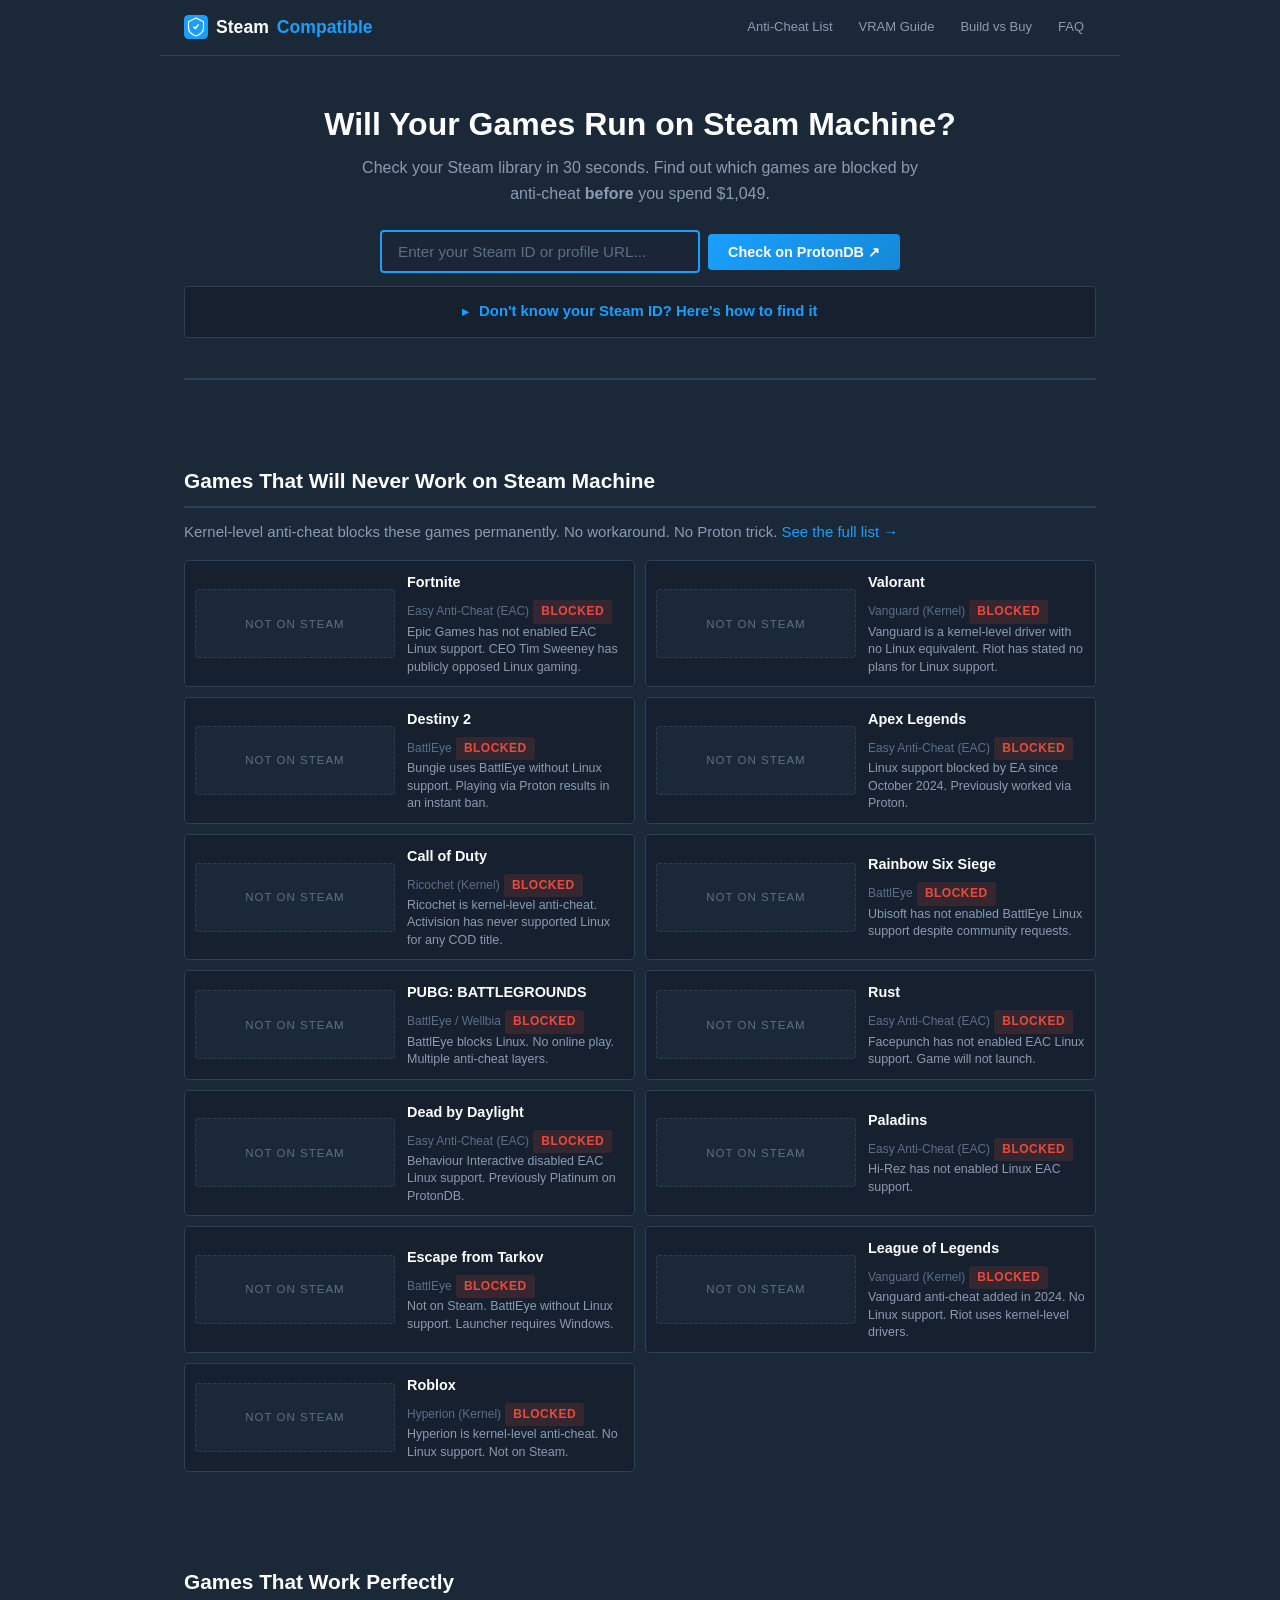
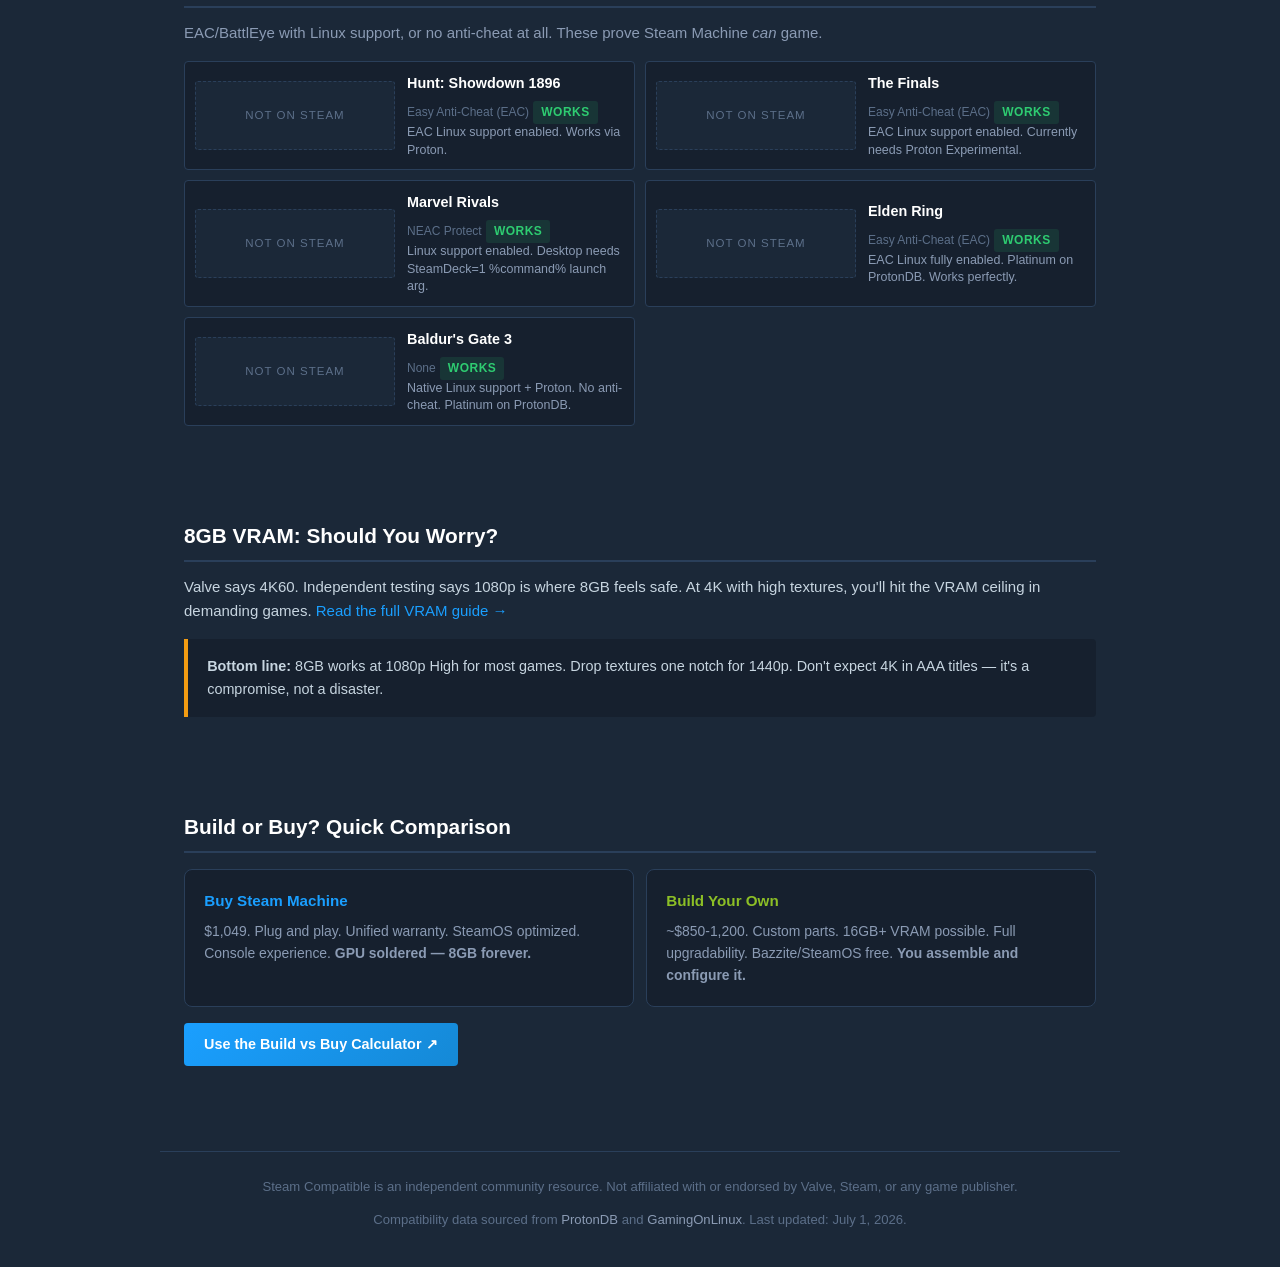
==== commit e798403c: "add: visible "Last updated" dates to all pages, update home to July 1" ====
--- a/index.html
+++ b/index.html
@@ -125,7 +125,7 @@
 
 <footer class="footer">
   <p>Steam Compatible is an independent community resource. Not affiliated with or endorsed by Valve, Steam, or any game publisher.</p>
-  <p style="margin-top:.5rem;">Compatibility data sourced from <a href="https://www.protondb.com/" target="_blank">ProtonDB</a> and <a href="https://www.gamingonlinux.com/anticheat/" target="_blank">GamingOnLinux</a>. Last updated: June 26, 2026.</p>
+  <p style="margin-top:.5rem;">Compatibility data sourced from <a href="https://www.protondb.com/" target="_blank">ProtonDB</a> and <a href="https://www.gamingonlinux.com/anticheat/" target="_blank">GamingOnLinux</a>. Last updated: July 1, 2026.</p>
 </footer>
 
 <script src="/js/proton-data.js"></script>
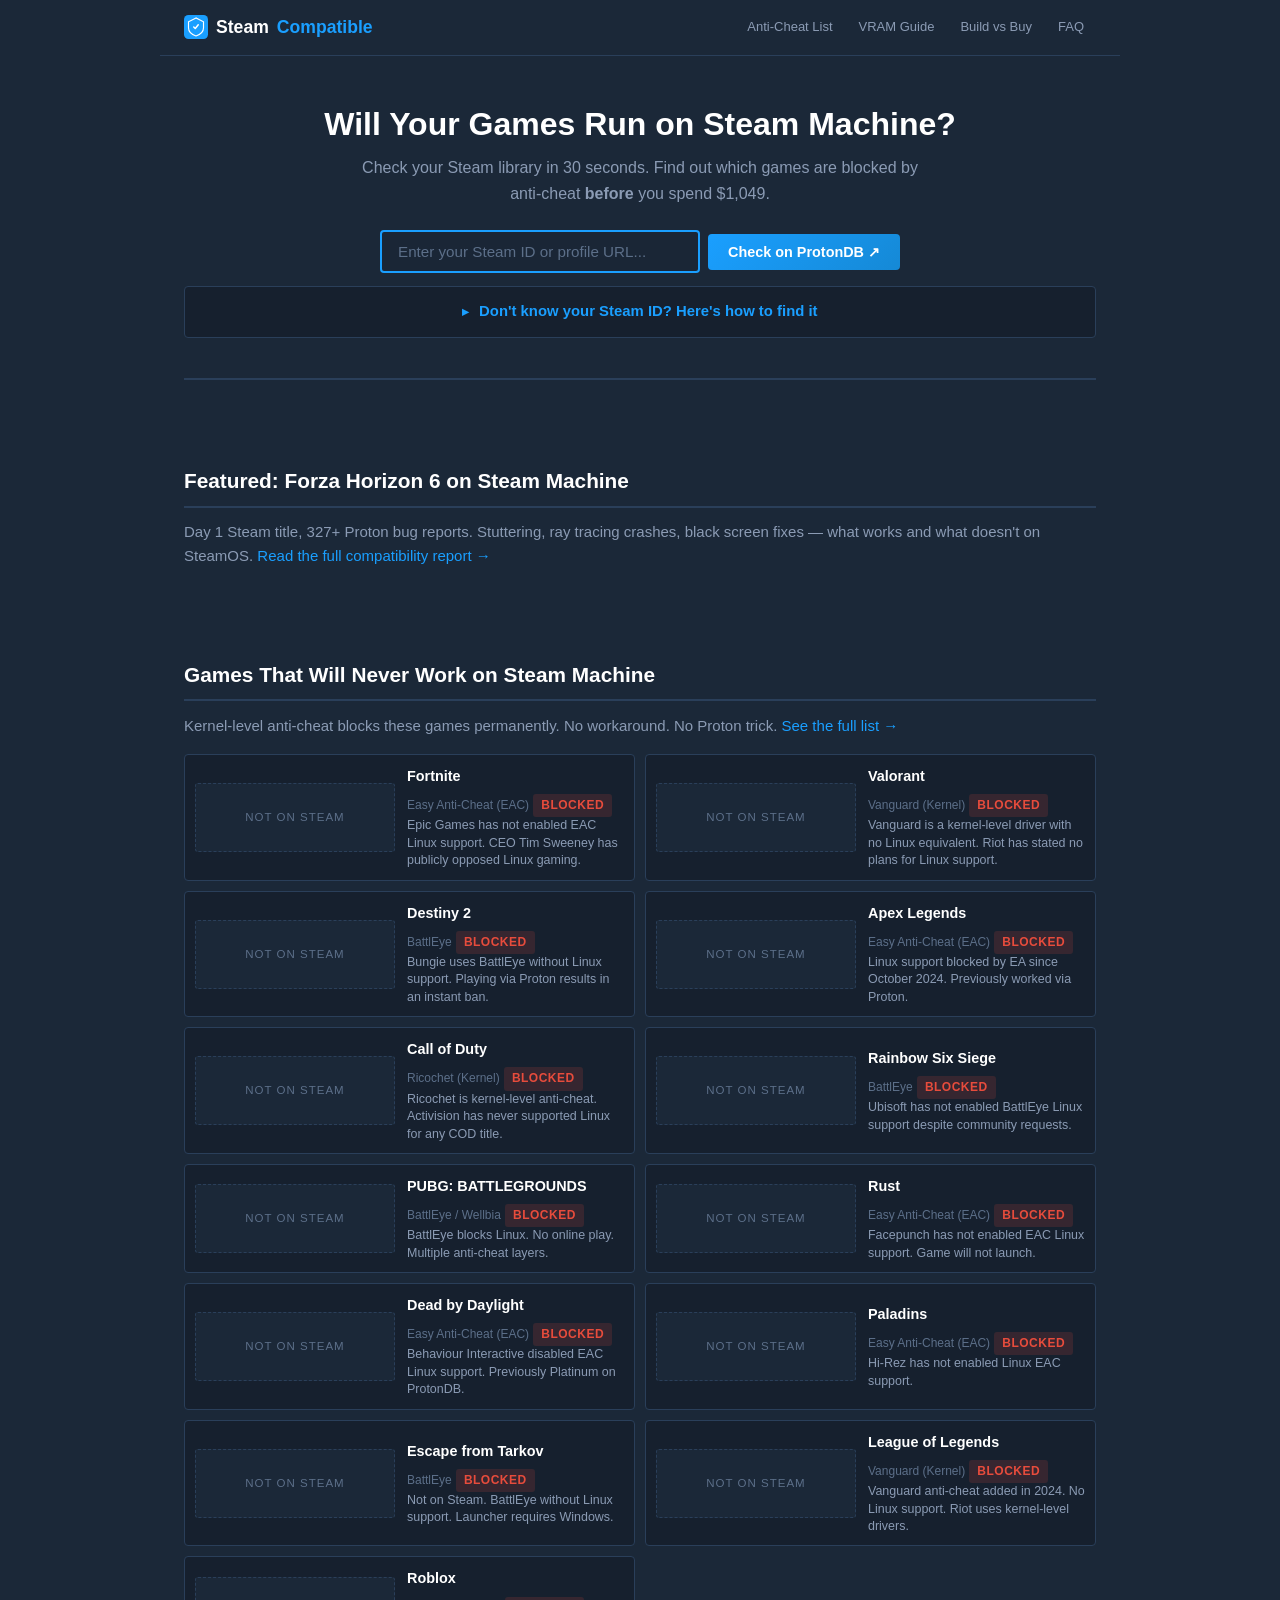
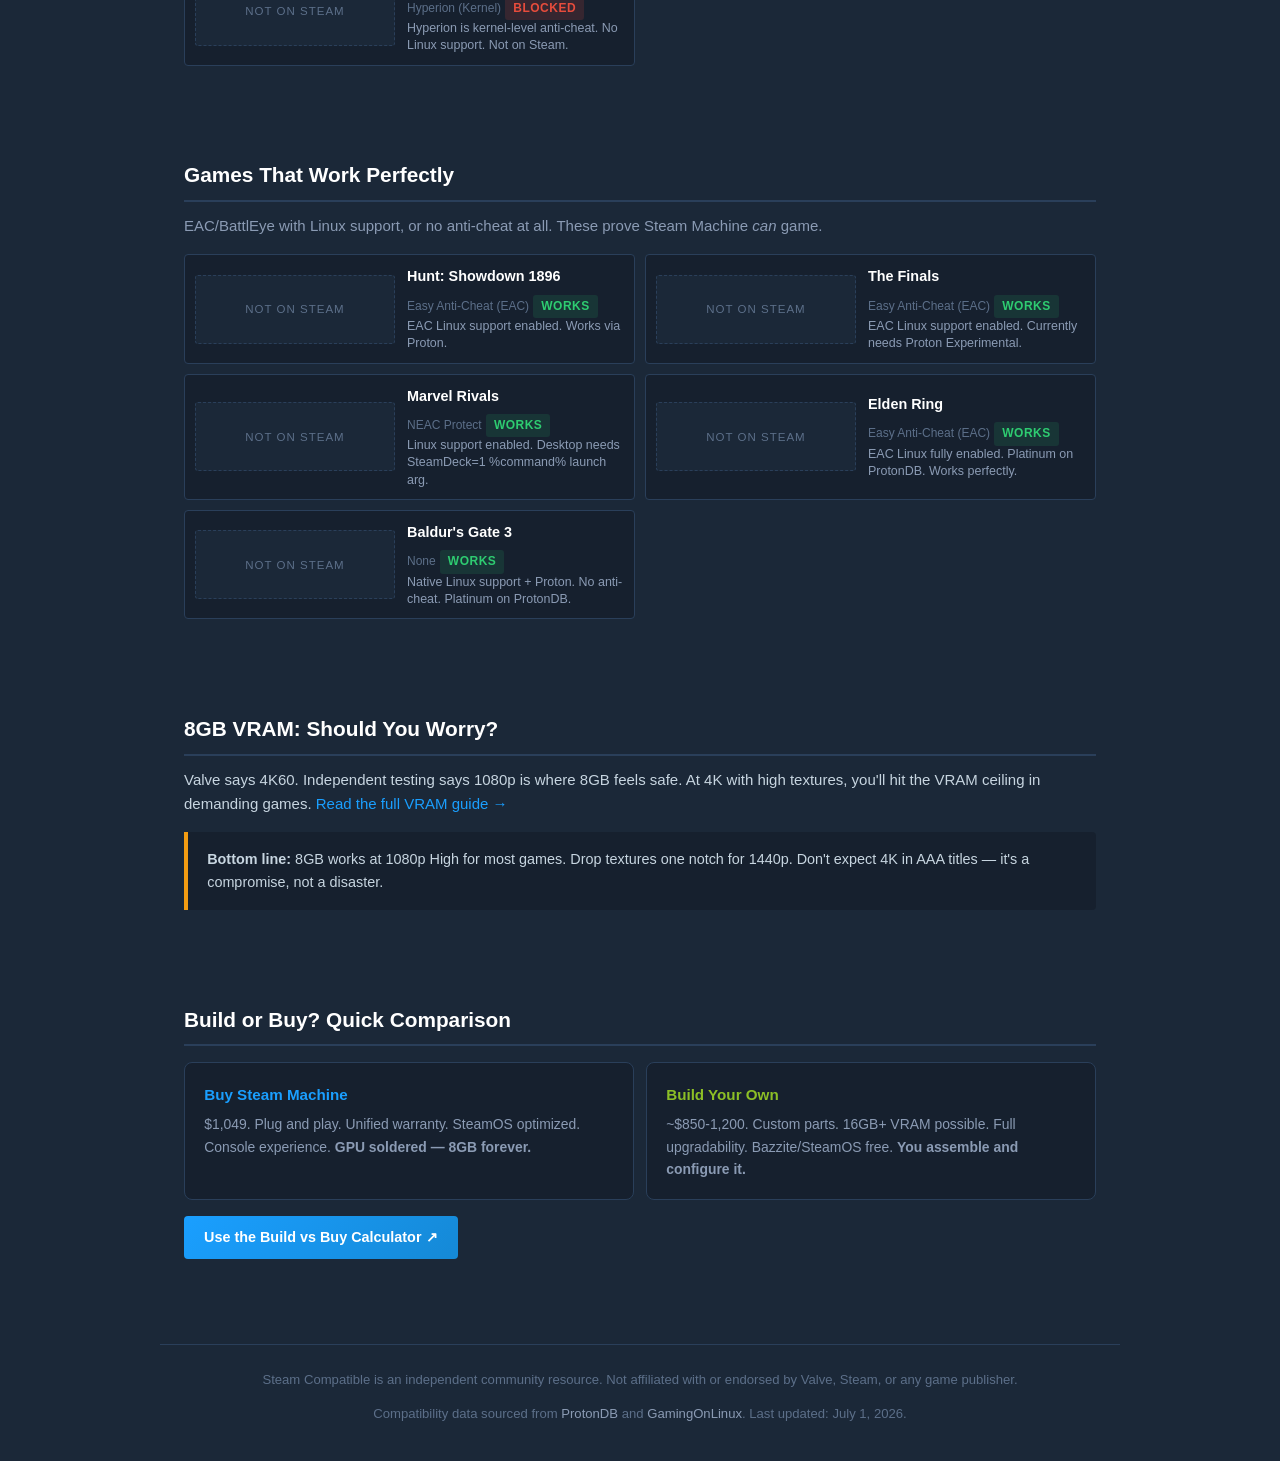
==== commit 43f678c9: "add Forza Horizon 6 Proton compatibility report page" ====
--- a/index.html
+++ b/index.html
@@ -85,6 +85,11 @@
 </section>
 
 <section>
+  <h2>Featured: Forza Horizon 6 on Steam Machine</h2>
+  <p style="color:var(--text-muted);">Day 1 Steam title, 327+ Proton bug reports. Stuttering, ray tracing crashes, black screen fixes — what works and what doesn't on SteamOS. <a href="/forza-horizon-6/">Read the full compatibility report &#8594;</a></p>
+</section>
+
+<section>
   <h2>Games That Will Never Work on Steam Machine</h2>
   <p style="color:var(--text-muted);margin-bottom:1rem;">Kernel-level anti-cheat blocks these games permanently. No workaround. No Proton trick. <a href="/anti-cheat/">See the full list &#8594;</a></p>
 
